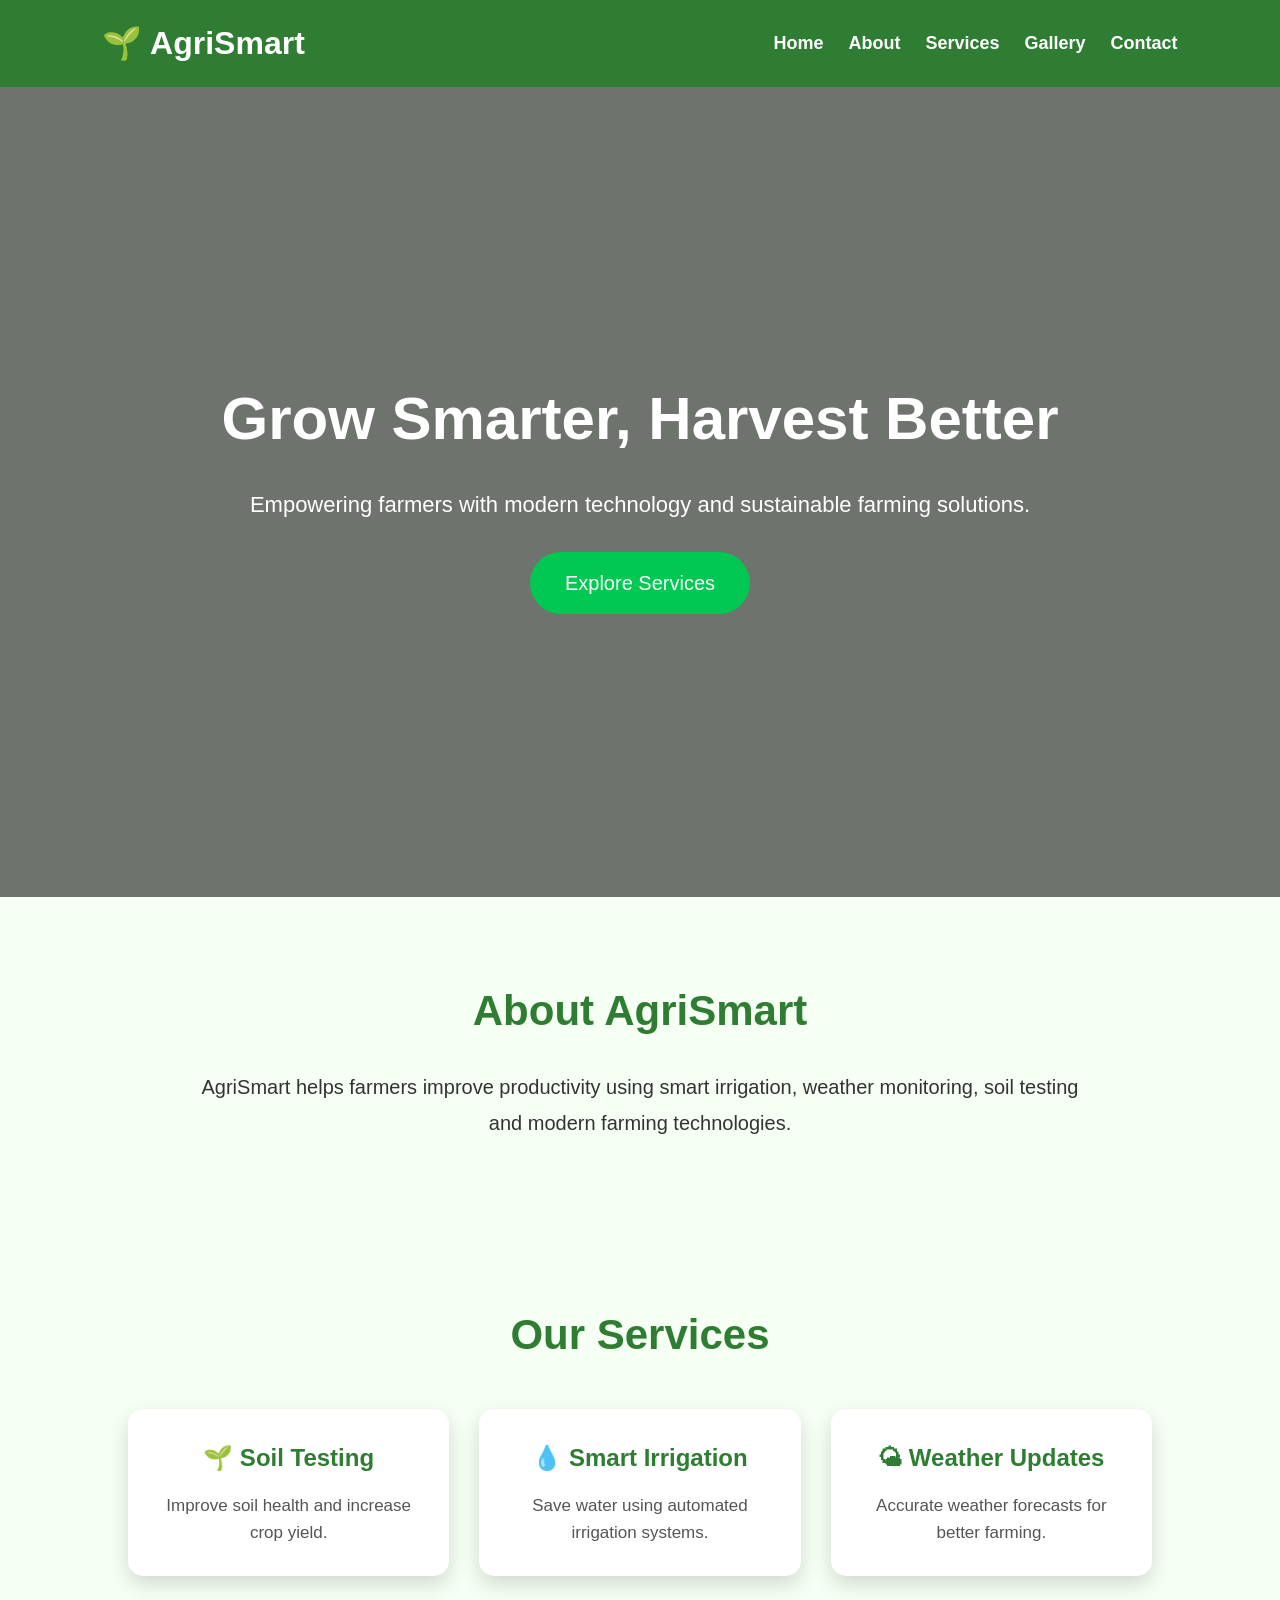
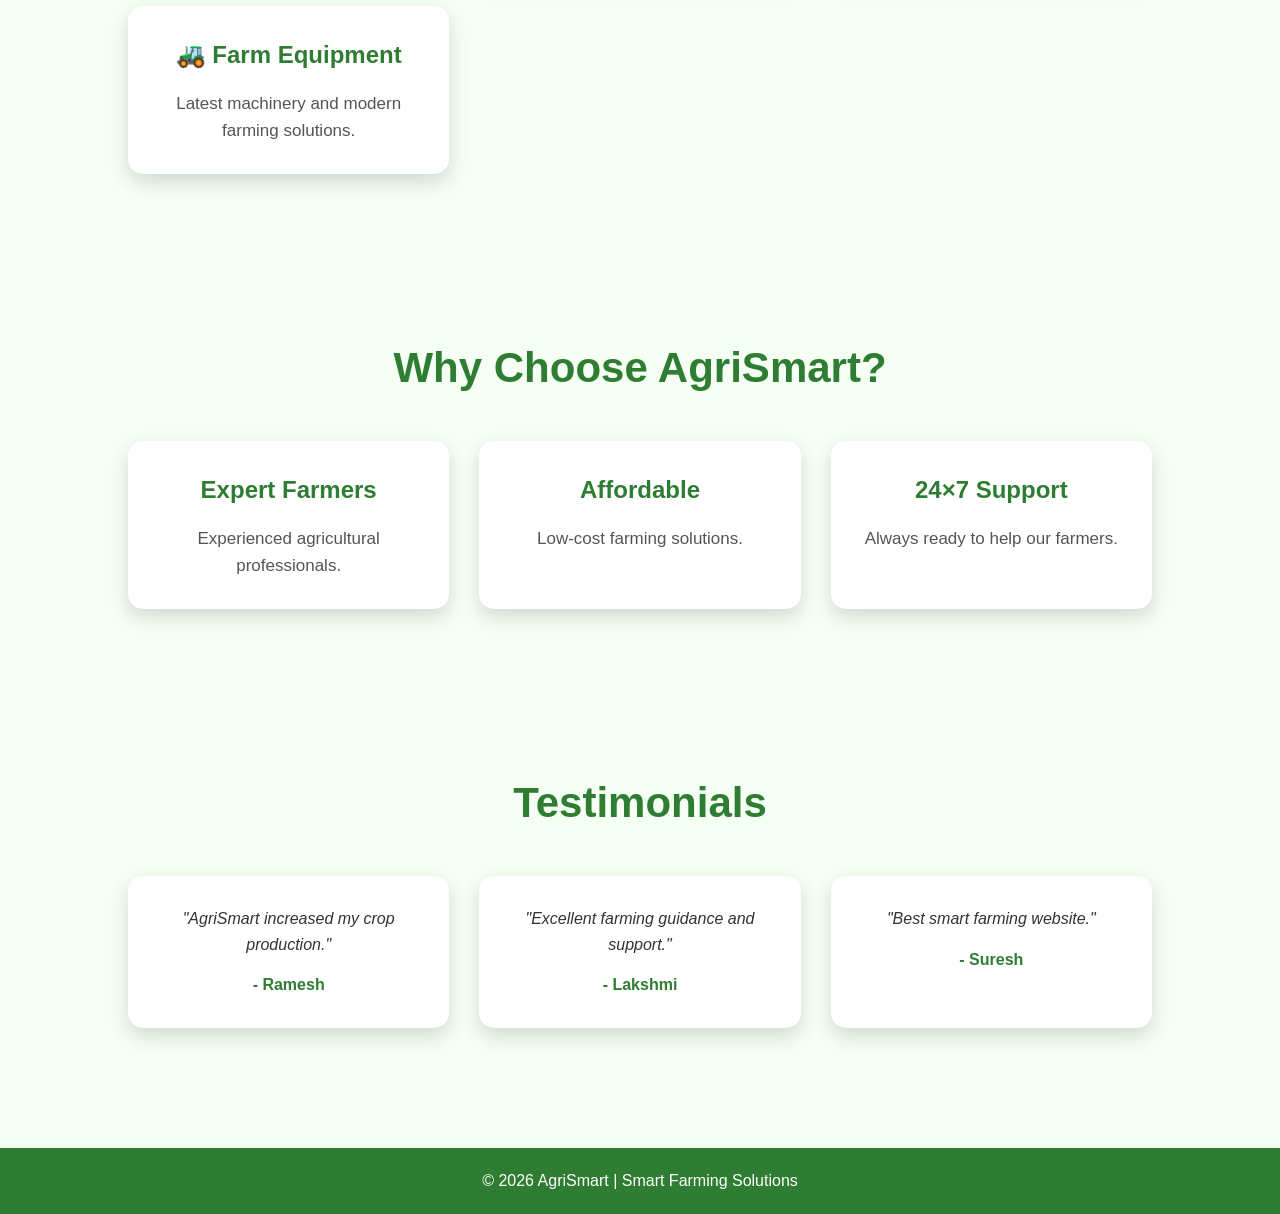
==== index.html @ 697d6a77 "Add files via upload" ====
<!DOCTYPE html>
<html lang="en">
<head>
    <meta charset="UTF-8">
    <meta name="viewport" content="width=device-width, initial-scale=1.0">
    <meta name="description" content="AgriSmart - Smart Farming Solutions">
    <meta name="keywords" content="Agriculture, Farming, Smart Farming">

    <title>AgriSmart | Home</title>

    <link rel="stylesheet" href="css/style.css">
</head>

<body>

<header>

<div class="logo">
<h1>🌱 AgriSmart</h1>
</div>

<div class="menu-toggle" onclick="toggleMenu()">
☰
</div>

<nav id="navMenu">

<a href="index.html">Home</a>
<a href="about.html">About</a>
<a href="services.html">Services</a>
<a href="gallery.html">Gallery</a>
<a href="contact.html">Contact</a>

</nav>

</header>

<section class="hero">

<div class="hero-content">

<h2>Grow Smarter, Harvest Better</h2>

<p>
Empowering farmers with modern technology and sustainable farming solutions.
</p>

<a href="services.html" class="btn">
Explore Services
</a>

</div>

</section>

<section class="about">

<h2>About AgriSmart</h2>

<p>
AgriSmart helps farmers improve productivity using smart irrigation, weather monitoring, soil testing and modern farming technologies.
</p>

</section>

<section class="services">

<h2>Our Services</h2>

<div class="card-container">

<div class="card">
<h3>🌱 Soil Testing</h3>
<p>Improve soil health and increase crop yield.</p>
</div>

<div class="card">
<h3>💧 Smart Irrigation</h3>
<p>Save water using automated irrigation systems.</p>
</div>

<div class="card">
<h3>🌤 Weather Updates</h3>
<p>Accurate weather forecasts for better farming.</p>
</div>

<div class="card">
<h3>🚜 Farm Equipment</h3>
<p>Latest machinery and modern farming solutions.</p>
</div>

</div>

</section>

<section class="why">

<h2>Why Choose AgriSmart?</h2>

<div class="card-container">

<div class="card">
<h3>Expert Farmers</h3>
<p>Experienced agricultural professionals.</p>
</div>

<div class="card">
<h3>Affordable</h3>
<p>Low-cost farming solutions.</p>
</div>

<div class="card">
<h3>24×7 Support</h3>
<p>Always ready to help our farmers.</p>
</div>

</div>

</section>

<section class="testimonials">

<h2>Testimonials</h2>

<div class="testimonial-container">

<div class="testimonial">
<p>"AgriSmart increased my crop production."</p>
<h4>- Ramesh</h4>
</div>

<div class="testimonial">
<p>"Excellent farming guidance and support."</p>
<h4>- Lakshmi</h4>
</div>

<div class="testimonial">
<p>"Best smart farming website."</p>
<h4>- Suresh</h4>
</div>

</div>

</section>

<footer>

<p>© 2026 AgriSmart | Smart Farming Solutions</p>

</footer>

<script src="js/script.js"></script>

</body>
</html>
---- css/style.css ----
/* RESET */

*{
    margin:0;
    padding:0;
    box-sizing:border-box;
    font-family:Arial, Helvetica, sans-serif;
}

html{
    scroll-behavior:smooth;
}

body{
    background:#f5fff4;
    color:#333;
    line-height:1.6;
}

/* HEADER */

header{
    width:100%;
    background:#2e7d32;
    display:flex;
    justify-content:space-between;
    align-items:center;
    padding:18px 8%;
    position:sticky;
    top:0;
    z-index:1000;
}

.logo h1{
    color:#fff;
    font-size:32px;
}

nav{
    display:flex;
    gap:25px;
}

nav a{
    color:white;
    text-decoration:none;
    font-size:18px;
    font-weight:bold;
    transition:.3s;
}

nav a:hover{
    color:#ffd54f;
}

.menu-toggle{
    display:none;
    color:white;
    font-size:30px;
    cursor:pointer;
}

/* HERO */

.hero{
    height:90vh;
    background:
    linear-gradient(rgba(0,0,0,.55),rgba(0,0,0,.55)),
    url("../images/farm8.jpg");
    background-size:cover;
    background-position:center;
    display:flex;
    justify-content:center;
    align-items:center;
    text-align:center;
}

.hero-content{
    color:white;
}

.hero-content h2{
    font-size:60px;
    margin-bottom:20px;
}

.hero-content p{
    font-size:22px;
    margin-bottom:30px;
}

.btn{
    display:inline-block;
    background:#00c853;
    color:white;
    padding:15px 35px;
    border-radius:40px;
    text-decoration:none;
    font-size:20px;
    transition:.3s;
}

.btn:hover{
    background:#009624;
}
/* ===== SECTIONS ===== */

.about,
.services,
.why,
.testimonials{
    padding:80px 10%;
    text-align:center;
}

.about h2,
.services h2,
.why h2,
.testimonials h2{
    font-size:42px;
    color:#2e7d32;
    margin-bottom:25px;
}

.about p{
    max-width:900px;
    margin:auto;
    font-size:20px;
    line-height:1.8;
}

/* ===== CARDS ===== */

.card-container{
    display:grid;
    grid-template-columns:repeat(auto-fit,minmax(250px,1fr));
    gap:30px;
    margin-top:40px;
}

.card{
    background:#fff;
    padding:30px;
    border-radius:15px;
    box-shadow:0 8px 20px rgba(0,0,0,.15);
    transition:.3s;
}

.card:hover{
    transform:translateY(-10px);
    box-shadow:0 15px 30px rgba(0,0,0,.25);
}

.card h3{
    color:#2e7d32;
    margin-bottom:15px;
    font-size:24px;
}

.card p{
    font-size:17px;
    color:#555;
}

/* ===== TESTIMONIALS ===== */

.testimonial-container{
    display:grid;
    grid-template-columns:repeat(auto-fit,minmax(250px,1fr));
    gap:30px;
    margin-top:40px;
}

.testimonial{
    background:white;
    padding:30px;
    border-radius:15px;
    box-shadow:0 8px 20px rgba(0,0,0,.15);
}

.testimonial p{
    font-style:italic;
}

.testimonial h4{
    margin-top:15px;
    color:#2e7d32;
}
/* ===== FOOTER ===== */

footer{
    background:#2e7d32;
    color:white;
    text-align:center;
    padding:20px;
    margin-top:40px;
}

/* ===== GALLERY ===== */

.card img{
    width:100%;
    height:220px;
    object-fit:cover;
    border-radius:10px;
    margin-bottom:15px;
}

/* ===== CONTACT FORM ===== */

form input,
form textarea{
    width:100%;
    padding:15px;
    border:1px solid #ccc;
    border-radius:8px;
    font-size:16px;
}

form button{
    background:#2e7d32;
    color:white;
    border:none;
    padding:15px;
    border-radius:8px;
    font-size:18px;
    cursor:pointer;
    transition:.3s;
}

form button:hover{
    background:#1b5e20;
}

/* ===== MOBILE ===== */

@media (max-width:768px){

    .menu-toggle{
        display:block;
    }

    nav{
        display:none;
        flex-direction:column;
        position:absolute;
        top:75px;
        left:0;
        width:100%;
        background:#2e7d32;
        padding:15px 0;
    }

    nav.active{
        display:flex;
    }

    nav a{
        margin:12px 0;
        text-align:center;
    }

    .hero-content h2{
        font-size:38px;
    }

    .hero-content p{
        font-size:18px;
    }

    .about,
    .services,
    .why,
    .testimonials{
        padding:60px 6%;
    }
}
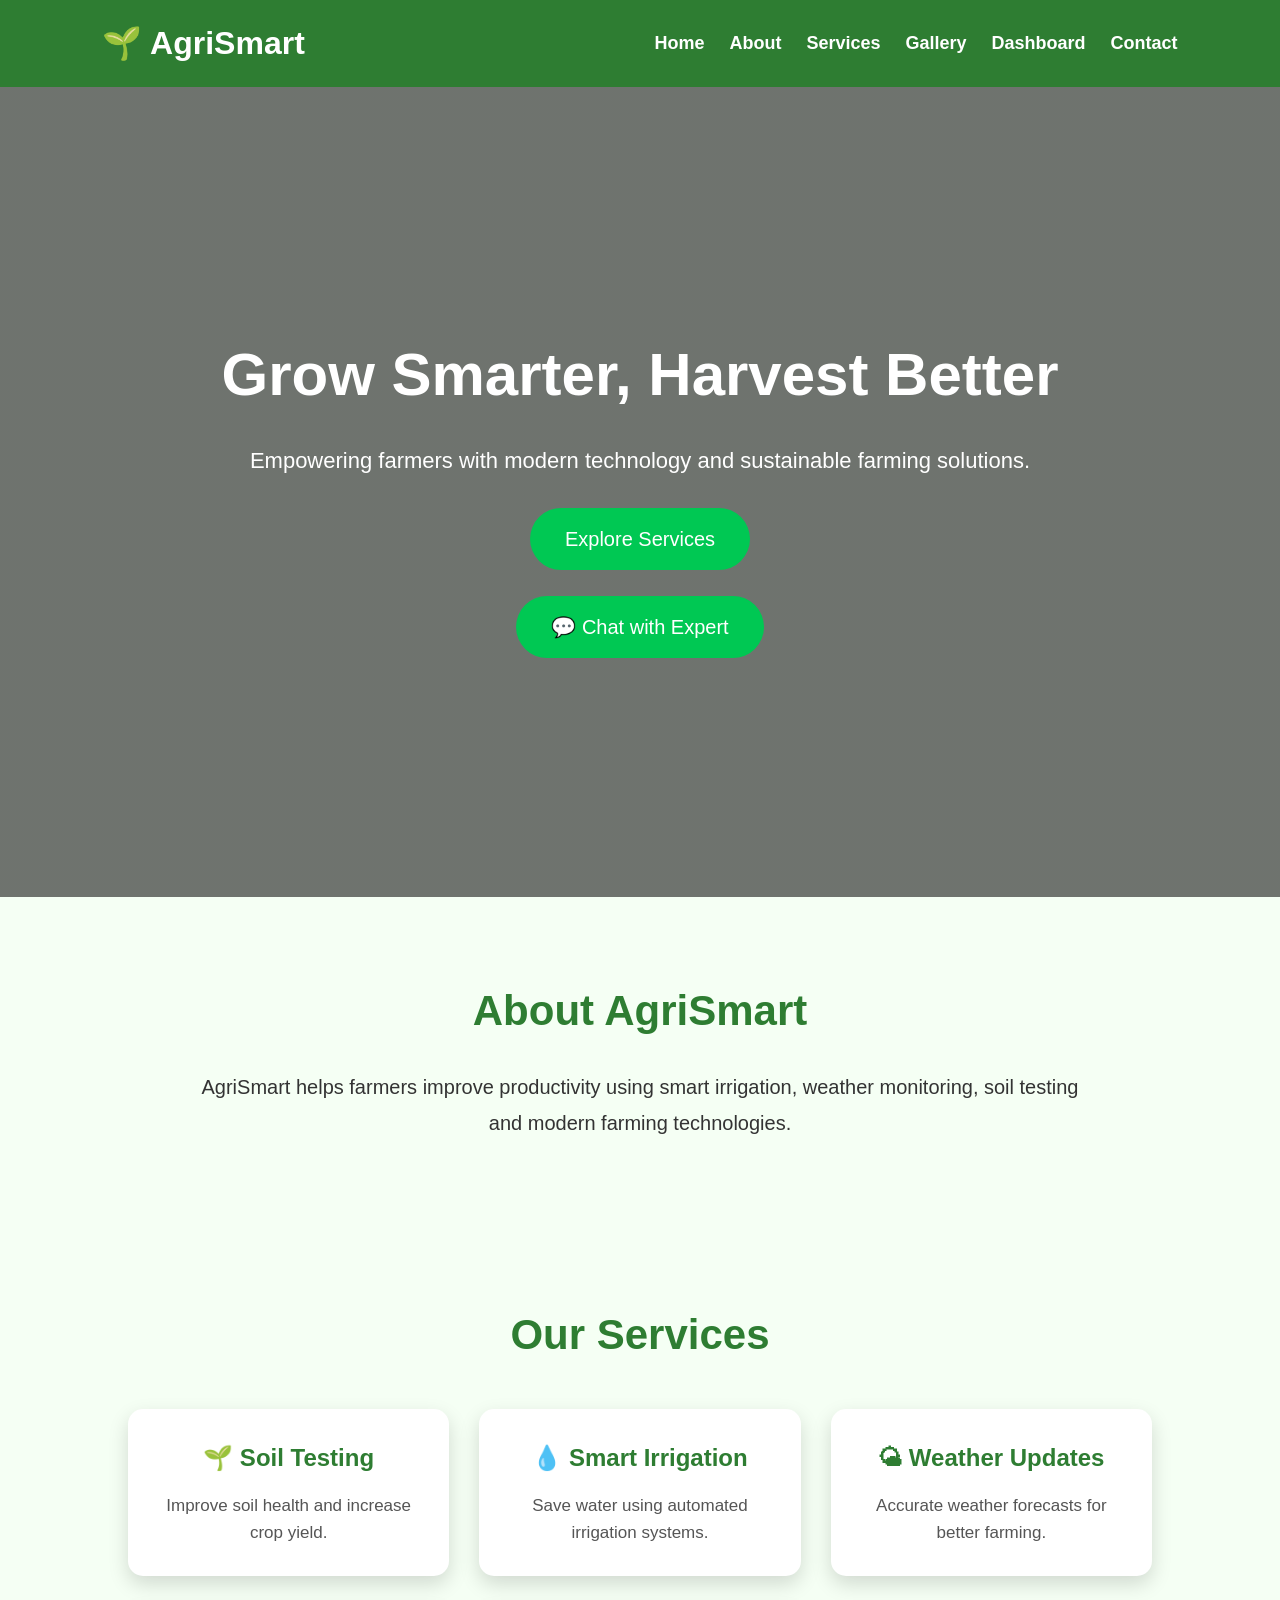
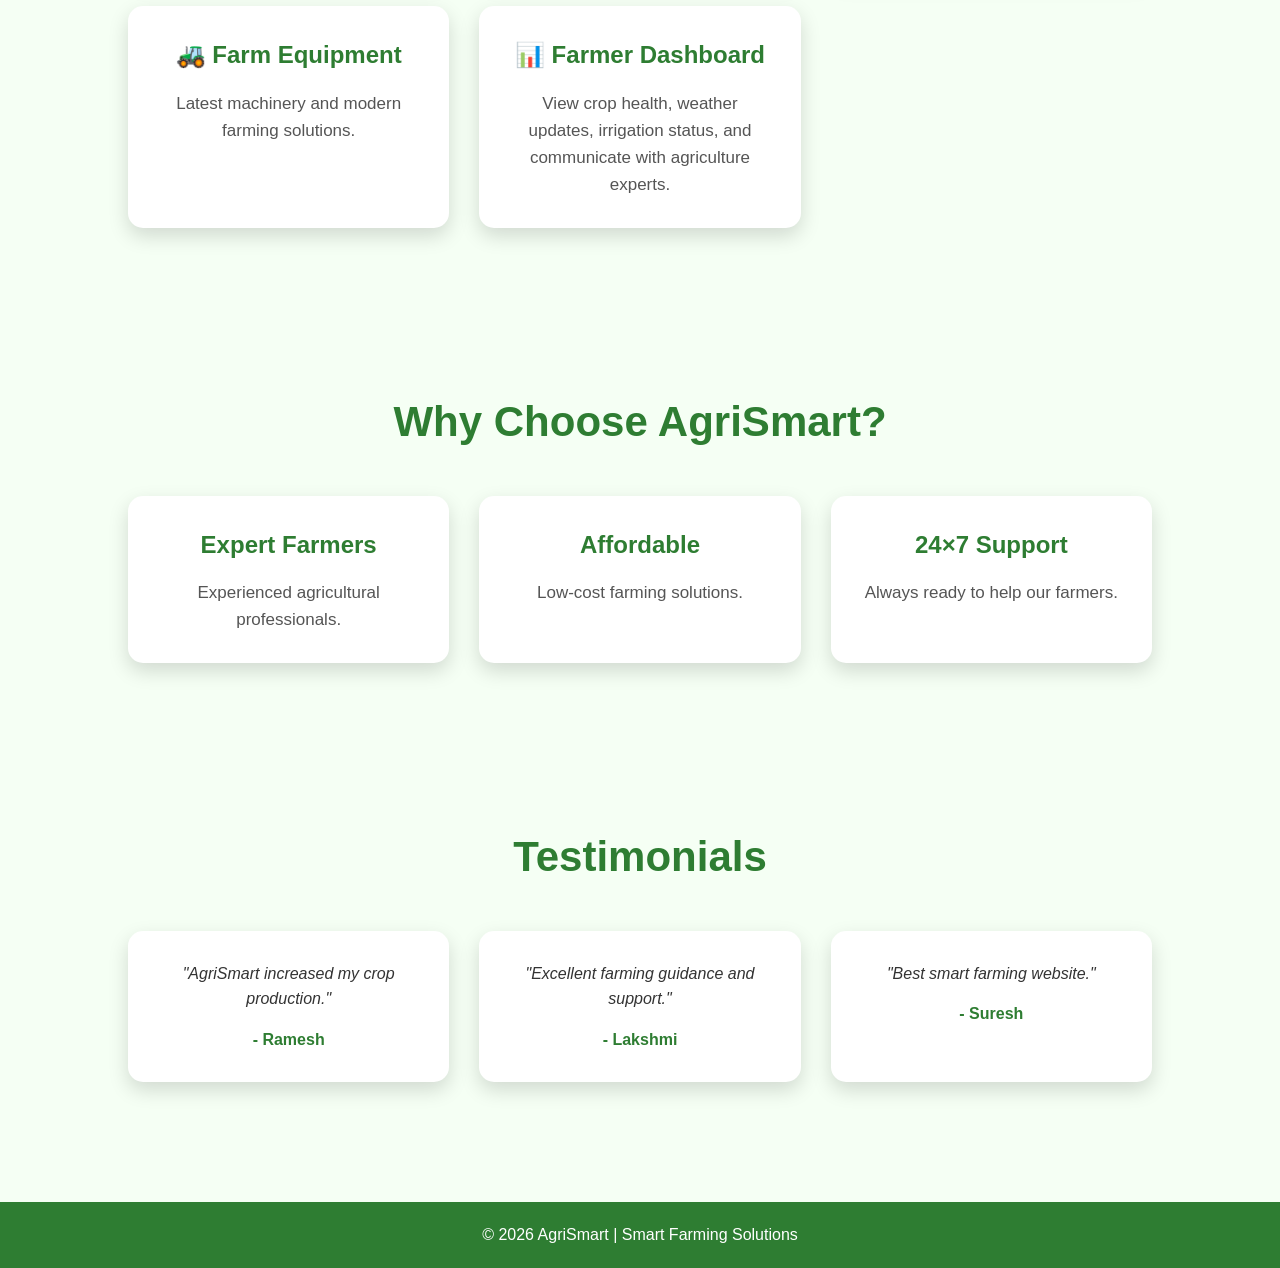
==== commit ca28491b: "Add files via upload" ====
--- a/index.html
+++ b/index.html
@@ -29,8 +29,8 @@
 <a href="about.html">About</a>
 <a href="services.html">Services</a>
 <a href="gallery.html">Gallery</a>
+<a href="dashboard.html">Dashboard</a>
 <a href="contact.html">Contact</a>
-
 </nav>
 
 </header>
@@ -47,6 +47,11 @@
 
 <a href="services.html" class="btn">
 Explore Services
+</a>
+<br><br>
+
+<a href="chat.html" class="btn">
+💬 Chat with Expert
 </a>
 
 </div>
@@ -87,6 +92,10 @@
 <div class="card">
 <h3>🚜 Farm Equipment</h3>
 <p>Latest machinery and modern farming solutions.</p>
+</div>
+<div class="card">
+<h3>📊 Farmer Dashboard</h3>
+<p>View crop health, weather updates, irrigation status, and communicate with agriculture experts.</p>
 </div>
 
 </div>
--- a/css/style.css
+++ b/css/style.css
@@ -66,7 +66,7 @@
     height:90vh;
     background:
     linear-gradient(rgba(0,0,0,.55),rgba(0,0,0,.55)),
-    url("../images/farm8.jpg");
+    url("../farm8.jpg");
     background-size:cover;
     background-position:center;
     display:flex;
@@ -274,4 +274,4 @@
     .testimonials{
         padding:60px 6%;
     }
-}+}
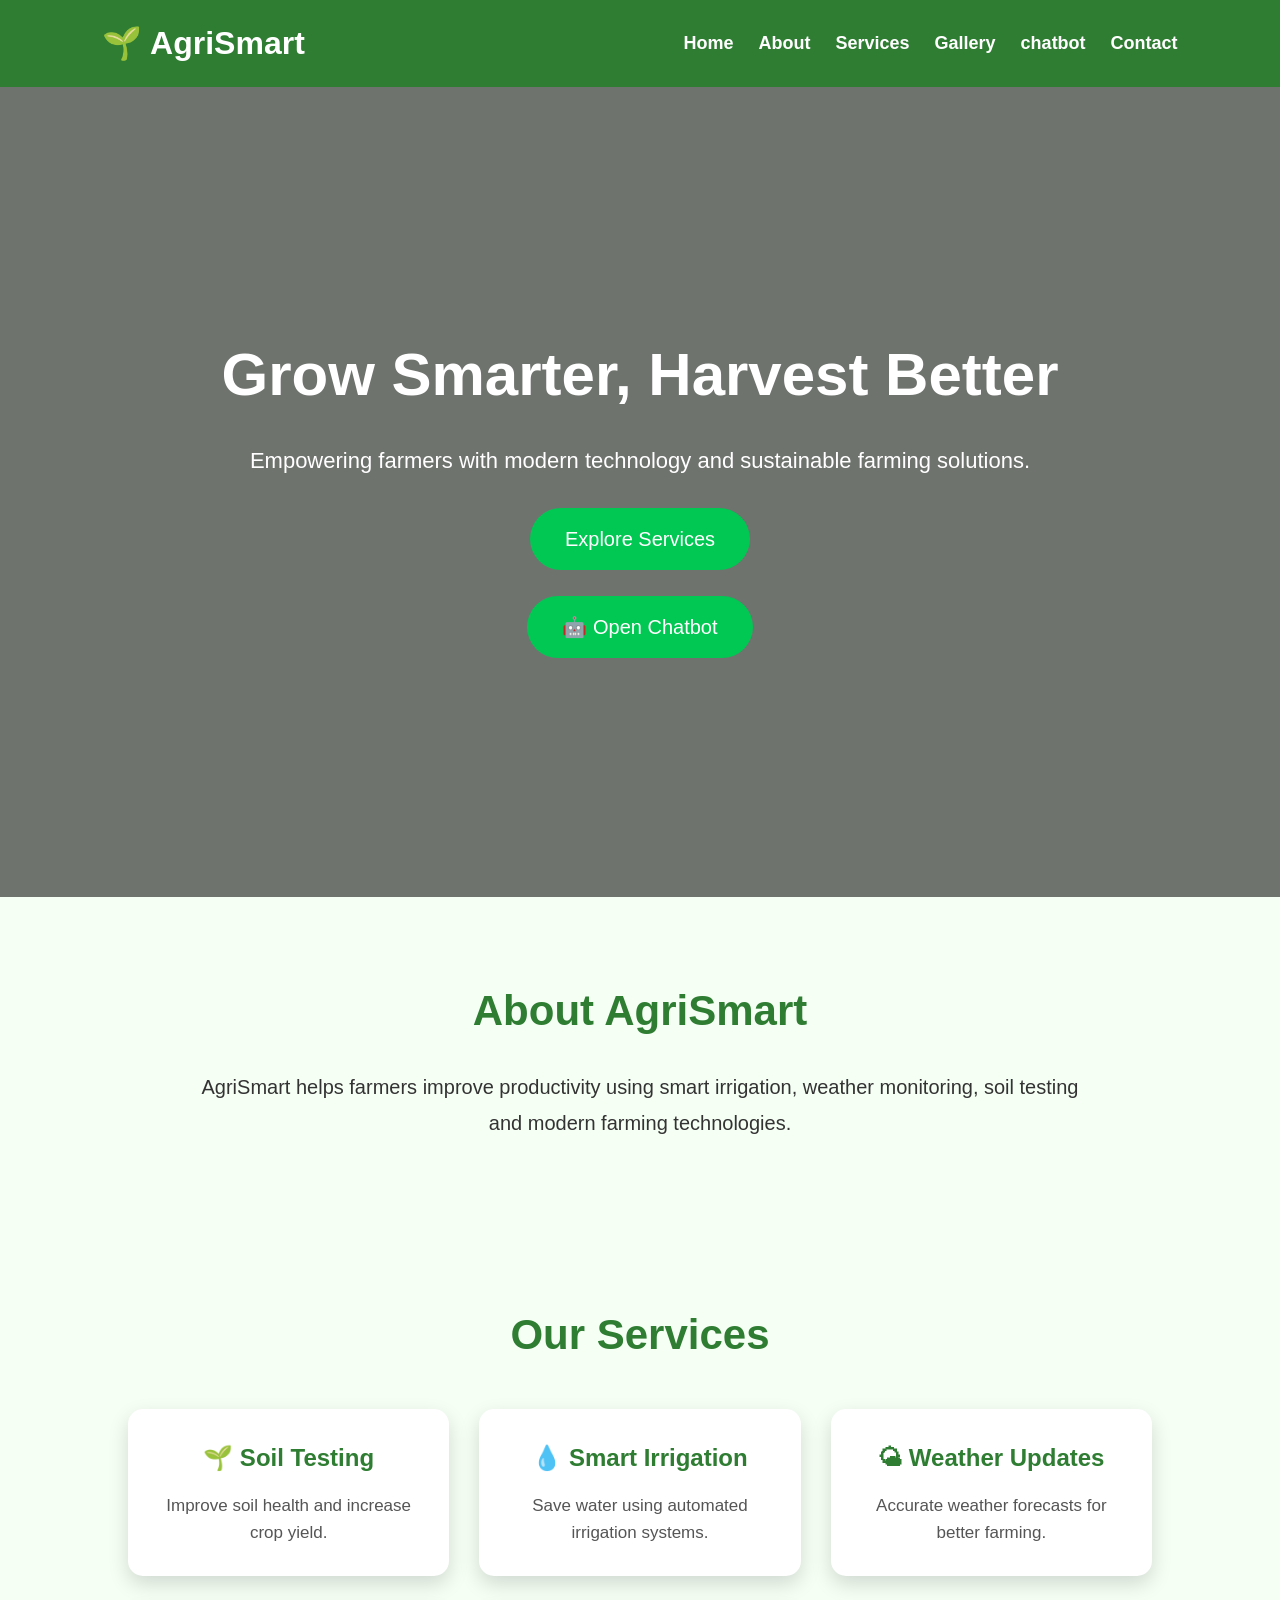
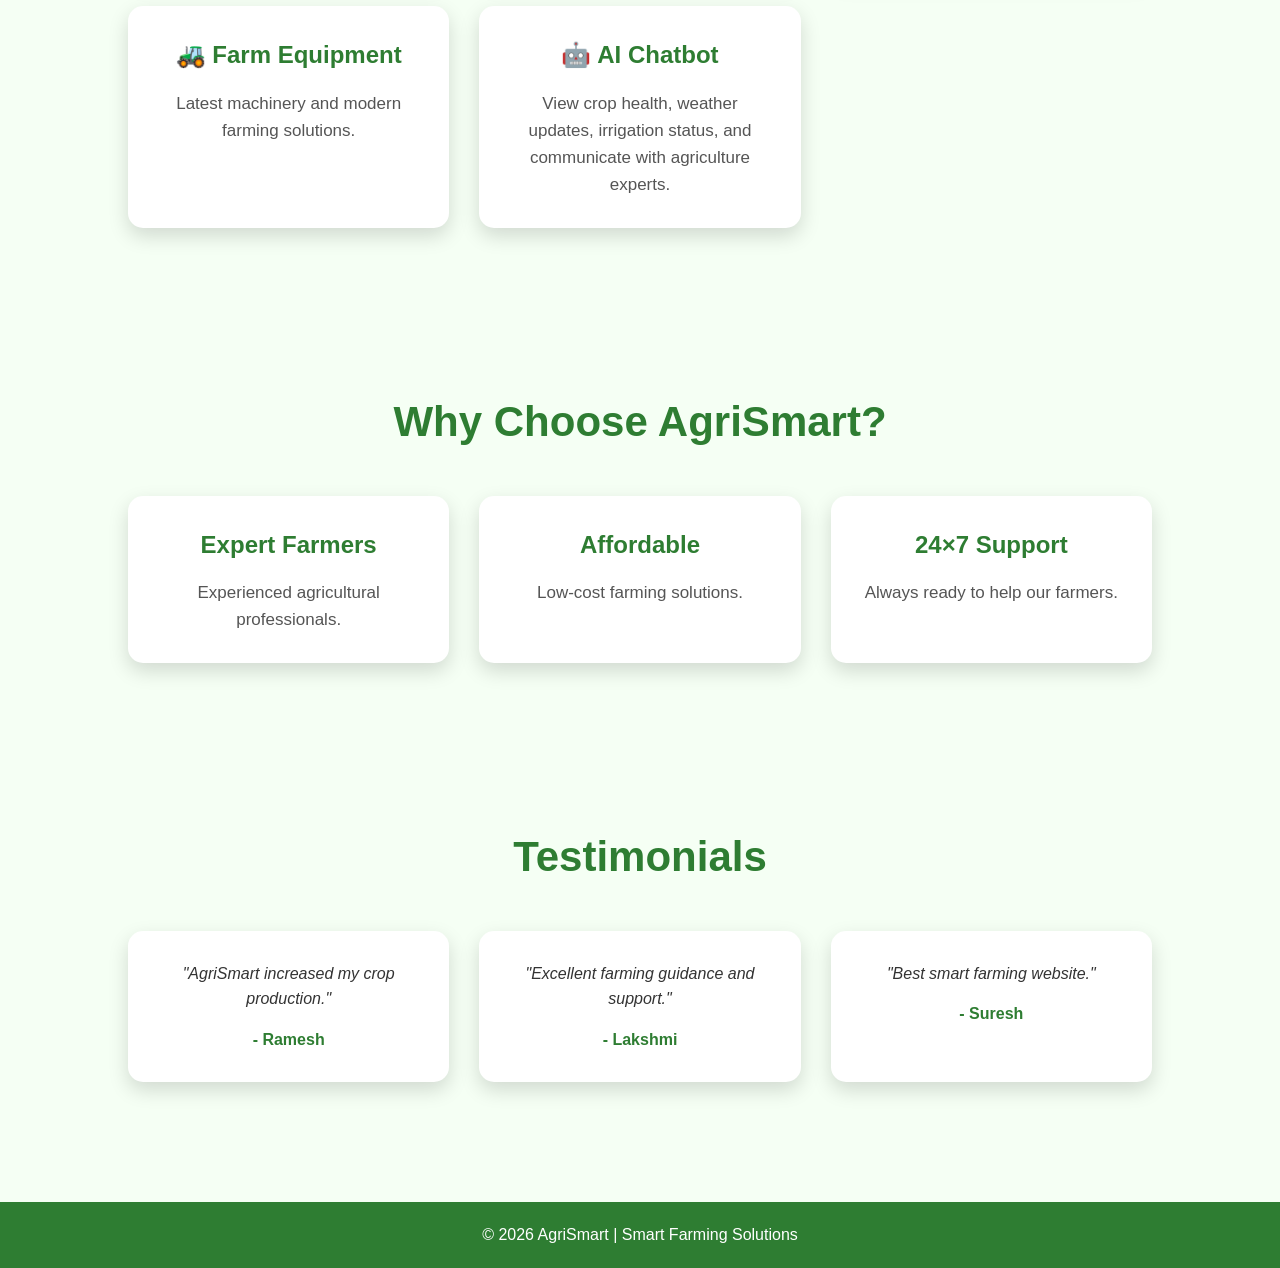
==== commit 4675df48: "Add files via upload" ====
--- a/index.html
+++ b/index.html
@@ -29,7 +29,7 @@
 <a href="about.html">About</a>
 <a href="services.html">Services</a>
 <a href="gallery.html">Gallery</a>
-<a href="dashboard.html">Dashboard</a>
+<a href="chat.html">chatbot</a>
 <a href="contact.html">Contact</a>
 </nav>
 
@@ -51,7 +51,7 @@
 <br><br>
 
 <a href="chat.html" class="btn">
-💬 Chat with Expert
+🤖 Open Chatbot
 </a>
 
 </div>
@@ -94,7 +94,7 @@
 <p>Latest machinery and modern farming solutions.</p>
 </div>
 <div class="card">
-<h3>📊 Farmer Dashboard</h3>
+<h3>🤖 AI Chatbot</h3>
 <p>View crop health, weather updates, irrigation status, and communicate with agriculture experts.</p>
 </div>
 
